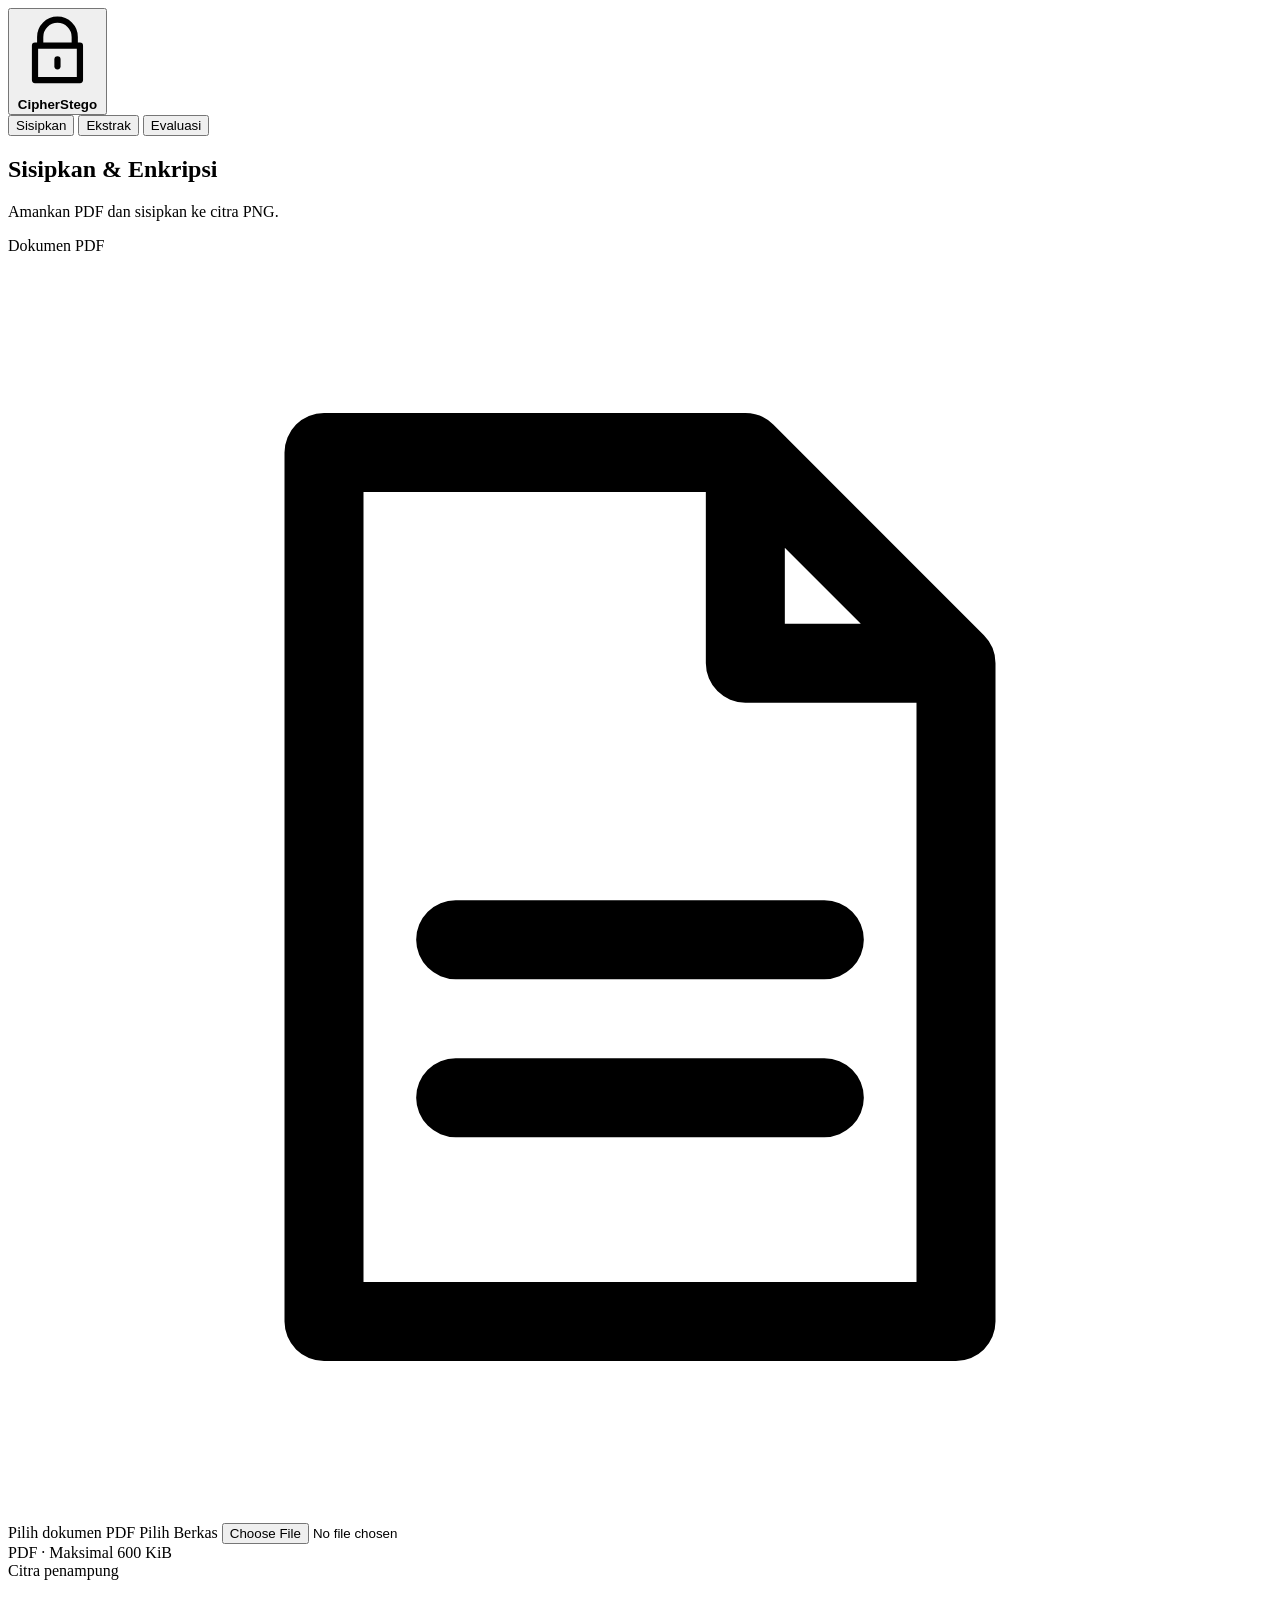
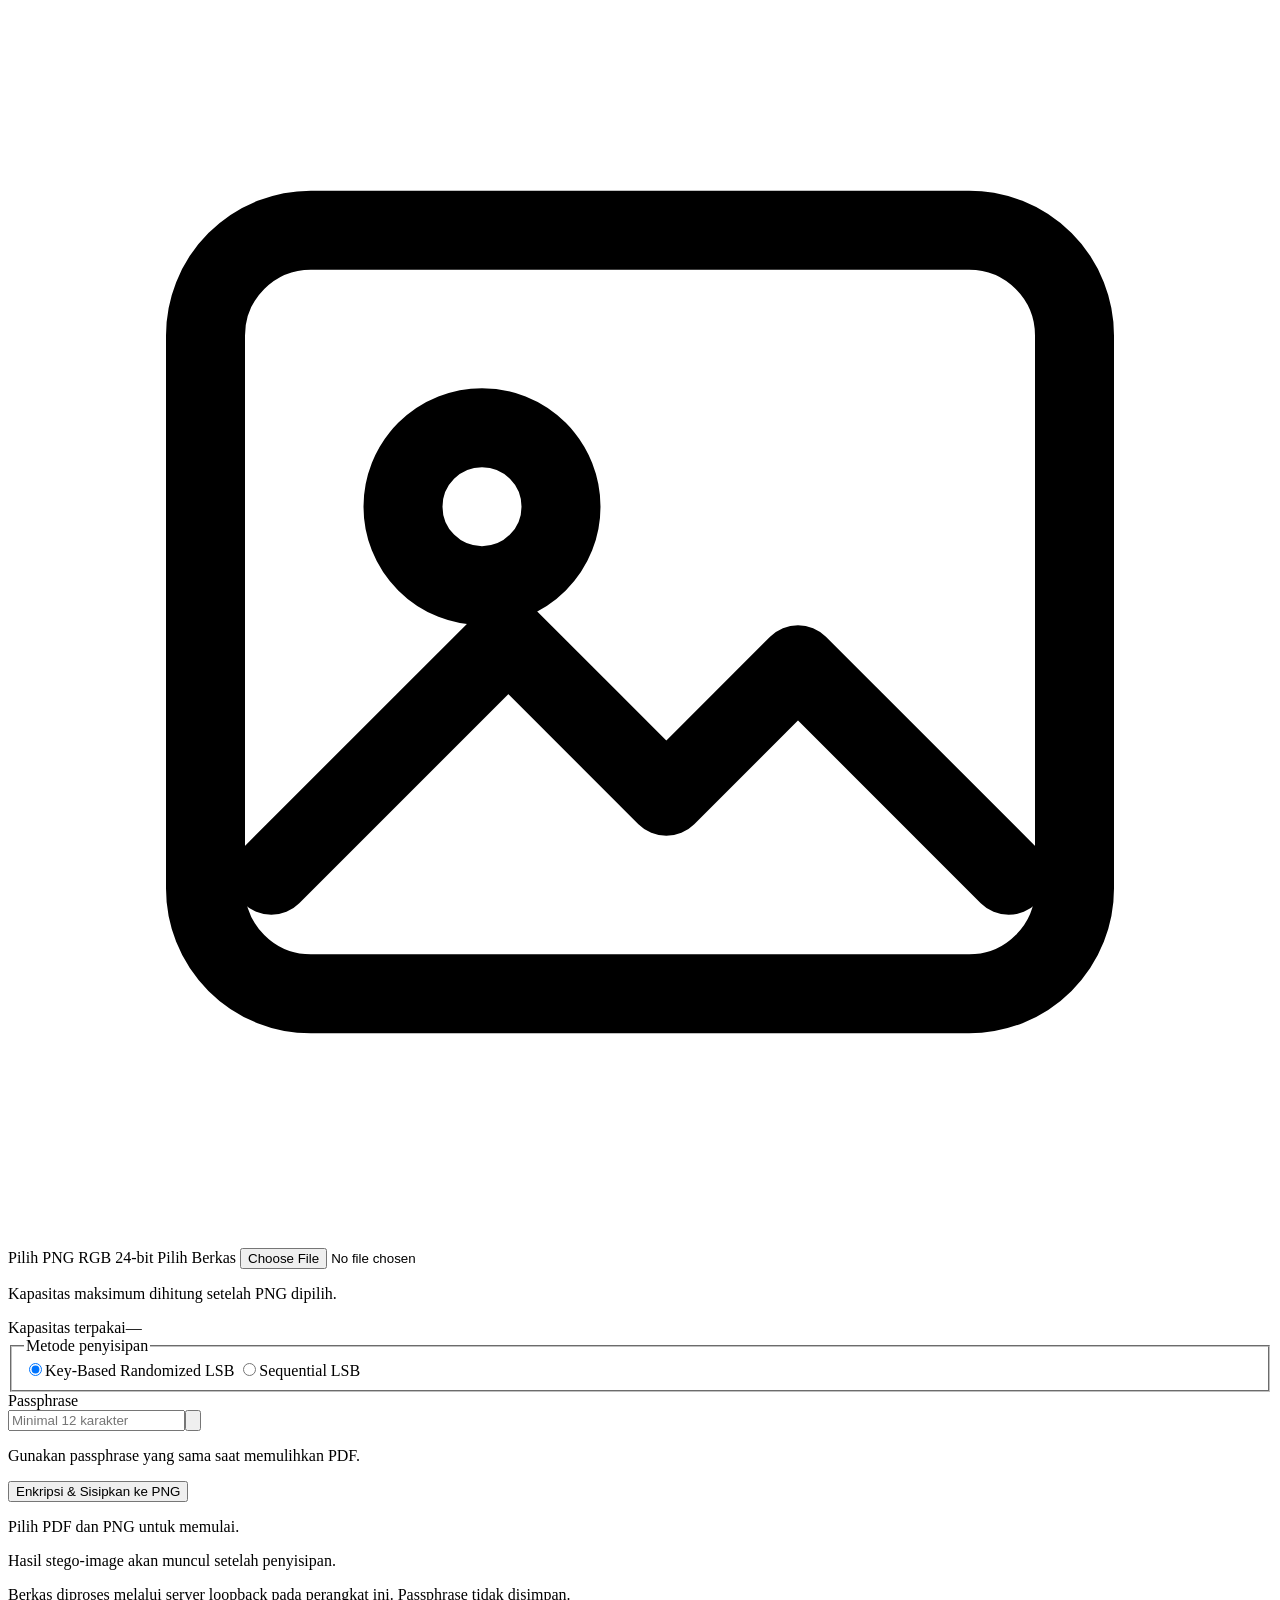
==== index.html @ 2e17c4cf "Versi awal sebelum redesign" ====
<!doctype html>
<html lang="id">
<head>
  <meta charset="utf-8">
  <meta name="viewport" content="width=device-width, initial-scale=1">
  <meta name="color-scheme" content="light">
  <title>CipherStego — Demo Lokal</title>
  <link rel="stylesheet" href="/styles.css">
  <script src="/app.js" defer></script>
</head>
<body>
  <header class="topbar">
    <button class="icon-button mobile-menu" id="menu-toggle" type="button" aria-label="Buka navigasi" aria-expanded="false" hidden></button>
    <button class="brand" id="brand-home" type="button" aria-label="Buka alur sisipkan dan enkripsi">
      <span class="brand-mark" aria-hidden="true"><svg viewBox="0 0 24 24" fill="none"><path d="M7 10V7.5a5 5 0 0 1 10 0V10M5.5 10h13v10h-13z" stroke="currentColor" stroke-width="1.8" stroke-linejoin="round"/><path d="M12 14v2" stroke="currentColor" stroke-width="1.8" stroke-linecap="round"/></svg></span>
      <span><strong>CipherStego</strong></span>
    </button>
    <nav class="main-nav" aria-label="Navigasi utama">
      <button type="button" class="nav-link active" data-view="embed" aria-current="page">Sisipkan</button>
      <button type="button" class="nav-link" data-view="extract">Ekstrak</button>
      <button type="button" class="nav-link" data-view="evaluate">Evaluasi</button>
    </nav>
    <span class="topbar-spacer" aria-hidden="true"></span>
  </header>

  <aside id="sidebar" hidden aria-hidden="true"></aside>

  <main class="workspace">
    <section class="view active" id="view-embed" aria-labelledby="embed-title">
      <div class="page-heading"><h1 id="embed-title">Sisipkan &amp; Enkripsi</h1><p>Amankan PDF dan sisipkan ke citra PNG.</p></div>
      <form class="panel form-panel" id="embed-form">
        <div class="file-group">
          <label class="field-label" for="embed-pdf">Dokumen PDF</label>
          <div class="file-row">
            <svg class="file-icon" viewBox="0 0 24 24" fill="none" aria-hidden="true"><path d="M6 3.75h8l4 4V20.25H6zM14 3.75v4h4M8.5 13h7M8.5 16h7" stroke="currentColor" stroke-width="1.5" stroke-linecap="round" stroke-linejoin="round"/></svg>
            <span class="file-name" id="embed-pdf-name">Pilih dokumen PDF</span>
            <label class="file-action" for="embed-pdf">Pilih Berkas</label>
            <input id="embed-pdf" type="file" accept="application/pdf,.pdf" required aria-label="Pilih dokumen PDF">
          </div>
          <span class="file-detail" id="embed-pdf-detail">PDF · Maksimal 600 KiB</span>
        </div>
        <div class="file-group cover-group">
          <label class="field-label" for="embed-cover">Citra penampung</label>
          <div class="file-row">
            <svg class="file-icon" viewBox="0 0 24 24" fill="none" aria-hidden="true"><rect x="3.75" y="4.75" width="16.5" height="14.5" rx="2" stroke="currentColor" stroke-width="1.5"/><circle cx="9" cy="10" r="1.5" stroke="currentColor" stroke-width="1.5"/><path d="m5 17 4.5-4.5 3 3 2.5-2.5 4 4" stroke="currentColor" stroke-width="1.5" stroke-linecap="round" stroke-linejoin="round"/></svg>
            <span class="file-name" id="embed-cover-name">Pilih PNG RGB 24-bit</span>
            <label class="file-action" for="embed-cover">Pilih Berkas</label>
            <input id="embed-cover" type="file" accept="image/png,.png" required aria-label="Pilih citra penampung PNG">
          </div>
          <div class="cover-preview" id="cover-preview-wrap" hidden><img id="cover-preview" alt="Pratinjau citra penampung"><span id="cover-dimensions"></span></div>
          <p class="field-help" id="capacity-help">Kapasitas maksimum dihitung setelah PNG dipilih.</p>
          <div class="capacity-track" aria-hidden="true"><span id="capacity-fill"></span></div>
          <div class="capacity-caption"><span>Kapasitas terpakai</span><span id="capacity-value">—</span></div>
        </div>

        <fieldset class="method-choice">
          <legend>Metode penyisipan</legend>
          <div class="method-options">
            <label class="method-option"><input type="radio" name="embed-mode" value="randomized" checked><span>Key-Based Randomized LSB</span></label>
            <label class="method-option"><input type="radio" name="embed-mode" value="sequential"><span>Sequential LSB</span></label>
          </div>
        </fieldset>

        <div class="pass-group">
          <label class="field-label" for="embed-pass">Passphrase</label>
          <div class="password-row"><input id="embed-pass" type="password" autocomplete="new-password" minlength="12" placeholder="Minimal 12 karakter" required><button class="eye-button" type="button" data-toggle-password="embed-pass" aria-label="Tampilkan passphrase" aria-pressed="false"><svg viewBox="0 0 24 24" fill="none" aria-hidden="true"><path d="M2.75 12s3.25-6 9.25-6 9.25 6 9.25 6-3.25 6-9.25 6-9.25-6-9.25-6Z" stroke="currentColor" stroke-width="1.6"/><circle cx="12" cy="12" r="2.5" stroke="currentColor" stroke-width="1.6"/></svg></button></div>
          <p class="field-help">Gunakan passphrase yang sama saat memulihkan PDF.</p>
        </div>
        <button class="button primary submit-button" type="submit" id="embed-submit">Enkripsi &amp; Sisipkan ke PNG</button>
        <p class="status" id="embed-status" role="status" aria-live="polite">Pilih PDF dan PNG untuk memulai.</p>
      </form>

      <section class="result-sheet" aria-labelledby="embed-result-title">
        <div id="embed-empty" class="inline-result"><span class="inline-result-dot" aria-hidden="true"></span><span id="embed-result-title">Hasil stego-image akan muncul setelah penyisipan.</span></div>
        <div id="embed-output" hidden>
          <div class="result-heading"><h2>Stego-PNG siap</h2><span class="result-meta" id="embed-fingerprint-note"></span></div>
          <img class="preview-image" id="stego-preview" alt="Pratinjau citra stego hasil penyisipan">
          <div class="header-breakdown" aria-label="Struktur header 32 byte"><div><strong>16 B</strong><span>Salt</span></div><div><strong>12 B</strong><span>Nonce</span></div><div><strong>4 B</strong><span>Length</span></div></div>
          <dl class="result-list" id="embed-metadata"></dl>
          <div class="actions"><button class="button primary" id="download-stego" type="button">Unduh stego-PNG</button><button class="button secondary" id="copy-embed-metadata" type="button">Salin metadata</button></div>
        </div>
      </section>
      <p class="footnote">Berkas diproses melalui server loopback pada perangkat ini. Passphrase tidak disimpan.</p>
    </section>

    <section class="view" id="view-extract" aria-labelledby="extract-title" hidden>
      <div class="page-heading"><h1 id="extract-title">Ekstrak &amp; Dekripsi</h1><p>Verifikasi tag AES-256-GCM sebelum PDF ditulis.</p></div>
      <form class="panel form-panel" id="extract-form">
        <div class="file-group">
          <label class="field-label" for="extract-stego">Stego-PNG</label>
          <div class="file-row">
            <svg class="file-icon" viewBox="0 0 24 24" fill="none" aria-hidden="true"><rect x="3.75" y="4.75" width="16.5" height="14.5" rx="2" stroke="currentColor" stroke-width="1.5"/><circle cx="9" cy="10" r="1.5" stroke="currentColor" stroke-width="1.5"/><path d="m5 17 4.5-4.5 3 3 2.5-2.5 4 4" stroke="currentColor" stroke-width="1.5" stroke-linecap="round" stroke-linejoin="round"/></svg>
            <span class="file-name" id="extract-stego-name">Pilih stego-PNG</span>
            <label class="file-action" for="extract-stego">Pilih Berkas</label>
            <input id="extract-stego" type="file" accept="image/png,.png" required aria-label="Pilih stego-PNG">
          </div>
          <div class="tamper-demo"><button class="text-link" id="generate-tamper" type="button">Simulasi Tamper: Ubah 1-bit Salt Header</button></div>
        </div>
        <fieldset class="method-choice">
          <legend>Metode penyisipan</legend>
          <div class="method-options">
            <label class="method-option"><input type="radio" name="extract-mode" value="randomized" checked><span>Key-Based Randomized LSB</span></label>
            <label class="method-option"><input type="radio" name="extract-mode" value="sequential"><span>Sequential LSB</span></label>
          </div>
        </fieldset>
        <div class="pass-group">
          <label class="field-label" for="extract-pass">Passphrase</label>
          <div class="password-row"><input id="extract-pass" type="password" autocomplete="current-password" placeholder="Masukkan passphrase" required><button class="eye-button" type="button" data-toggle-password="extract-pass" aria-label="Tampilkan passphrase" aria-pressed="false"><svg viewBox="0 0 24 24" fill="none" aria-hidden="true"><path d="M2.75 12s3.25-6 9.25-6 9.25 6 9.25 6-3.25 6-9.25 6-9.25-6-9.25-6Z" stroke="currentColor" stroke-width="1.6"/><circle cx="12" cy="12" r="2.5" stroke="currentColor" stroke-width="1.6"/></svg></button></div>
        </div>
        <button class="button primary submit-button" type="submit" id="extract-submit">Ekstrak &amp; Verifikasi PDF</button>
        <p class="status" id="extract-status" role="status" aria-live="polite">Siap memverifikasi tag AES-256-GCM sebelum menulis PDF.</p>
      </form>
      <section class="result-sheet" aria-labelledby="extract-result-title">
        <div class="inline-result" id="extract-empty"><span class="inline-result-dot" aria-hidden="true"></span><span id="extract-result-title">Siap memverifikasi tag AES-256-GCM sebelum menulis PDF.</span></div>
        <div class="rejection-banner" id="extract-rejection" role="alert" hidden></div>
        <div id="extract-output" hidden>
          <div class="success-banner" id="extract-success">Tag AES-GCM valid. PDF berhasil dipulihkan.</div>
          <dl class="result-list" id="extract-metadata"></dl>
          <div class="actions"><button class="button primary" id="download-pdf" type="button">Unduh PDF pulih</button><button class="button secondary" id="copy-extract-hash" type="button">Salin SHA-256 hasil</button></div>
        </div>
      </section>
      <p class="footnote">Tag valid menunjukkan data cocok dengan passphrase. Ini tidak membuktikan identitas pengirim.</p>
    </section>

    <section class="view" id="view-evaluate" aria-labelledby="evaluate-title" hidden>
      <div class="page-heading"><h1 id="evaluate-title">Evaluasi &amp; Benchmark</h1><p>Bandingkan dua metode pada pasangan berkas yang sama.</p></div>
      <form class="panel eval-config" id="evaluate-form">
        <div class="eval-summary"><div><strong>Satu PDF + satu cover PNG</strong><span>Evaluasi dua metode · satu pengujian</span></div><button class="button primary" type="submit" id="evaluate-submit">Jalankan Pengujian</button></div>
        <div class="eval-fields">
          <div class="file-group"><label class="field-label" for="eval-pdf">Dokumen PDF</label><div class="file-row"><svg class="file-icon" viewBox="0 0 24 24" fill="none" aria-hidden="true"><path d="M6 3.75h8l4 4V20.25H6zM14 3.75v4h4M8.5 13h7M8.5 16h7" stroke="currentColor" stroke-width="1.5" stroke-linecap="round" stroke-linejoin="round"/></svg><span class="file-name" id="eval-pdf-name">Pilih dokumen PDF</span><label class="file-action" for="eval-pdf">Pilih Berkas</label><input id="eval-pdf" type="file" accept="application/pdf,.pdf" required></div></div>
          <div class="file-group"><label class="field-label" for="eval-cover">Citra penampung PNG RGB</label><div class="file-row"><svg class="file-icon" viewBox="0 0 24 24" fill="none" aria-hidden="true"><rect x="3.75" y="4.75" width="16.5" height="14.5" rx="2" stroke="currentColor" stroke-width="1.5"/><circle cx="9" cy="10" r="1.5" stroke="currentColor" stroke-width="1.5"/><path d="m5 17 4.5-4.5 3 3 2.5-2.5 4 4" stroke="currentColor" stroke-width="1.5" stroke-linecap="round" stroke-linejoin="round"/></svg><span class="file-name" id="eval-cover-name">Pilih cover PNG</span><label class="file-action" for="eval-cover">Pilih Berkas</label><input id="eval-cover" type="file" accept="image/png,.png" required></div></div>
          <div class="eval-pass"><label class="field-label" for="eval-pass">Passphrase uji</label><input id="eval-pass" type="password" autocomplete="new-password" minlength="12" placeholder="Minimal 12 karakter" required></div>
        </div>
        <p class="field-help">Pengujian mengevaluasi satu pasangan berkas. PDF dibatasi 600 KiB.</p>
        <p class="status" id="evaluate-status" role="status" aria-live="polite">MSE, PSNR, dan SSIM akan tampil setelah pengujian.</p>
      </form>
      <section class="evaluation-results" id="evaluation-results" hidden aria-labelledby="evaluation-heading">
        <div class="result-heading"><div><h2 id="evaluation-heading">Hasil perbandingan</h2><p id="evaluation-subtitle"></p></div><button class="button secondary small-button" id="download-csv" type="button">Unduh CSV</button></div>
        <div class="metric-grid">
          <div class="metric-tile"><span>MSE</span><strong id="metric-mse">—</strong></div>
          <div class="metric-tile"><span>PSNR <small>target ≥ 40 dB</small></span><strong id="metric-psnr">—</strong></div>
          <div class="metric-tile"><span>SSIM <small>target ≥ 0,99</small></span><strong id="metric-ssim">—</strong></div>
        </div>
        <div class="table-wrap"><table><thead><tr><th>Metrik</th><th>Sequential LSB</th><th>Key-Based Randomized LSB</th><th>Catatan</th></tr></thead><tbody id="evaluation-table"></tbody></table></div>
        <p class="callout" id="evaluation-note"></p>
      </section>
      <p class="footnote">Chi-square dan RS Analysis adalah indikator eksploratif, bukan bukti bahwa pesan tidak dapat dideteksi.</p>
    </section>
  </main>
</body>
</html>
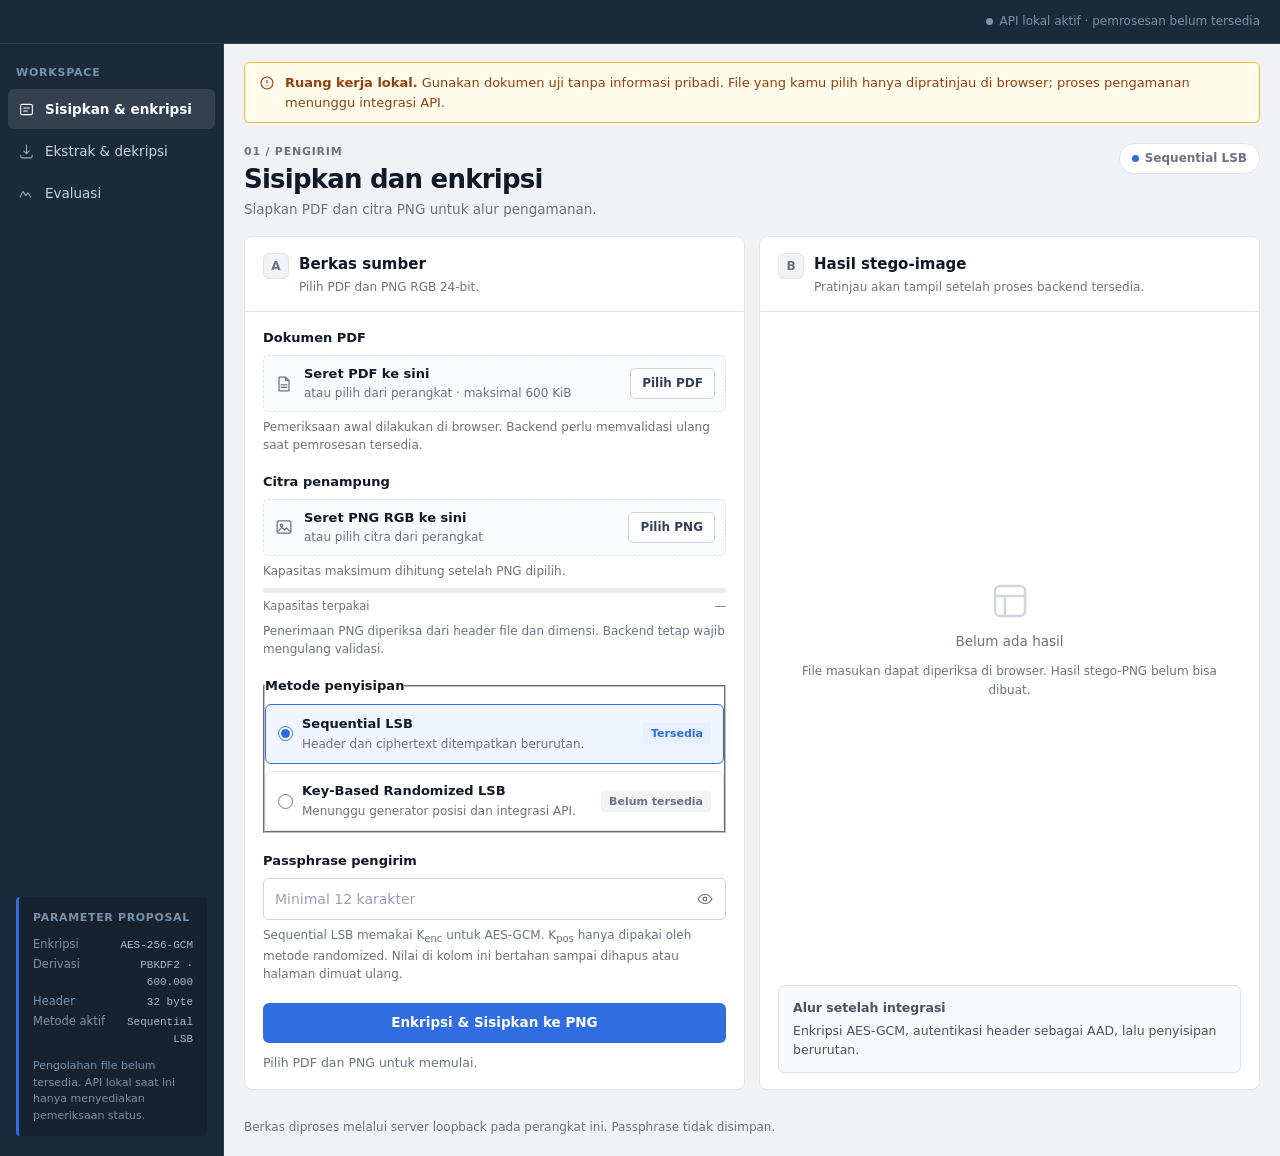
==== commit 6e3dd028: "Add base styles for application layout and components - Introduced a CSS file with a comprehensive s" ====
--- a/index.html
+++ b/index.html
@@ -9,143 +9,424 @@
   <script src="/app.js" defer></script>
 </head>
 <body>
-  <header class="topbar">
-    <button class="icon-button mobile-menu" id="menu-toggle" type="button" aria-label="Buka navigasi" aria-expanded="false" hidden></button>
-    <button class="brand" id="brand-home" type="button" aria-label="Buka alur sisipkan dan enkripsi">
-      <span class="brand-mark" aria-hidden="true"><svg viewBox="0 0 24 24" fill="none"><path d="M7 10V7.5a5 5 0 0 1 10 0V10M5.5 10h13v10h-13z" stroke="currentColor" stroke-width="1.8" stroke-linejoin="round"/><path d="M12 14v2" stroke="currentColor" stroke-width="1.8" stroke-linecap="round"/></svg></span>
-      <span><strong>CipherStego</strong></span>
-    </button>
-    <nav class="main-nav" aria-label="Navigasi utama">
-      <button type="button" class="nav-link active" data-view="embed" aria-current="page">Sisipkan</button>
-      <button type="button" class="nav-link" data-view="extract">Ekstrak</button>
-      <button type="button" class="nav-link" data-view="evaluate">Evaluasi</button>
-    </nav>
-    <span class="topbar-spacer" aria-hidden="true"></span>
-  </header>
-
-  <aside id="sidebar" hidden aria-hidden="true"></aside>
-
-  <main class="workspace">
-    <section class="view active" id="view-embed" aria-labelledby="embed-title">
-      <div class="page-heading"><h1 id="embed-title">Sisipkan &amp; Enkripsi</h1><p>Amankan PDF dan sisipkan ke citra PNG.</p></div>
-      <form class="panel form-panel" id="embed-form">
-        <div class="file-group">
-          <label class="field-label" for="embed-pdf">Dokumen PDF</label>
-          <div class="file-row">
-            <svg class="file-icon" viewBox="0 0 24 24" fill="none" aria-hidden="true"><path d="M6 3.75h8l4 4V20.25H6zM14 3.75v4h4M8.5 13h7M8.5 16h7" stroke="currentColor" stroke-width="1.5" stroke-linecap="round" stroke-linejoin="round"/></svg>
-            <span class="file-name" id="embed-pdf-name">Pilih dokumen PDF</span>
-            <label class="file-action" for="embed-pdf">Pilih Berkas</label>
-            <input id="embed-pdf" type="file" accept="application/pdf,.pdf" required aria-label="Pilih dokumen PDF">
-          </div>
-          <span class="file-detail" id="embed-pdf-detail">PDF · Maksimal 600 KiB</span>
-        </div>
-        <div class="file-group cover-group">
-          <label class="field-label" for="embed-cover">Citra penampung</label>
-          <div class="file-row">
-            <svg class="file-icon" viewBox="0 0 24 24" fill="none" aria-hidden="true"><rect x="3.75" y="4.75" width="16.5" height="14.5" rx="2" stroke="currentColor" stroke-width="1.5"/><circle cx="9" cy="10" r="1.5" stroke="currentColor" stroke-width="1.5"/><path d="m5 17 4.5-4.5 3 3 2.5-2.5 4 4" stroke="currentColor" stroke-width="1.5" stroke-linecap="round" stroke-linejoin="round"/></svg>
-            <span class="file-name" id="embed-cover-name">Pilih PNG RGB 24-bit</span>
-            <label class="file-action" for="embed-cover">Pilih Berkas</label>
-            <input id="embed-cover" type="file" accept="image/png,.png" required aria-label="Pilih citra penampung PNG">
-          </div>
-          <div class="cover-preview" id="cover-preview-wrap" hidden><img id="cover-preview" alt="Pratinjau citra penampung"><span id="cover-dimensions"></span></div>
-          <p class="field-help" id="capacity-help">Kapasitas maksimum dihitung setelah PNG dipilih.</p>
-          <div class="capacity-track" aria-hidden="true"><span id="capacity-fill"></span></div>
-          <div class="capacity-caption"><span>Kapasitas terpakai</span><span id="capacity-value">—</span></div>
-        </div>
-
-        <fieldset class="method-choice">
-          <legend>Metode penyisipan</legend>
-          <div class="method-options">
-            <label class="method-option"><input type="radio" name="embed-mode" value="randomized" checked><span>Key-Based Randomized LSB</span></label>
-            <label class="method-option"><input type="radio" name="embed-mode" value="sequential"><span>Sequential LSB</span></label>
-          </div>
-        </fieldset>
-
-        <div class="pass-group">
-          <label class="field-label" for="embed-pass">Passphrase</label>
-          <div class="password-row"><input id="embed-pass" type="password" autocomplete="new-password" minlength="12" placeholder="Minimal 12 karakter" required><button class="eye-button" type="button" data-toggle-password="embed-pass" aria-label="Tampilkan passphrase" aria-pressed="false"><svg viewBox="0 0 24 24" fill="none" aria-hidden="true"><path d="M2.75 12s3.25-6 9.25-6 9.25 6 9.25 6-3.25 6-9.25 6-9.25-6-9.25-6Z" stroke="currentColor" stroke-width="1.6"/><circle cx="12" cy="12" r="2.5" stroke="currentColor" stroke-width="1.6"/></svg></button></div>
-          <p class="field-help">Gunakan passphrase yang sama saat memulihkan PDF.</p>
-        </div>
-        <button class="button primary submit-button" type="submit" id="embed-submit">Enkripsi &amp; Sisipkan ke PNG</button>
-        <p class="status" id="embed-status" role="status" aria-live="polite">Pilih PDF dan PNG untuk memulai.</p>
-      </form>
-
-      <section class="result-sheet" aria-labelledby="embed-result-title">
-        <div id="embed-empty" class="inline-result"><span class="inline-result-dot" aria-hidden="true"></span><span id="embed-result-title">Hasil stego-image akan muncul setelah penyisipan.</span></div>
-        <div id="embed-output" hidden>
-          <div class="result-heading"><h2>Stego-PNG siap</h2><span class="result-meta" id="embed-fingerprint-note"></span></div>
-          <img class="preview-image" id="stego-preview" alt="Pratinjau citra stego hasil penyisipan">
-          <div class="header-breakdown" aria-label="Struktur header 32 byte"><div><strong>16 B</strong><span>Salt</span></div><div><strong>12 B</strong><span>Nonce</span></div><div><strong>4 B</strong><span>Length</span></div></div>
-          <dl class="result-list" id="embed-metadata"></dl>
-          <div class="actions"><button class="button primary" id="download-stego" type="button">Unduh stego-PNG</button><button class="button secondary" id="copy-embed-metadata" type="button">Salin metadata</button></div>
-        </div>
+  <div class="app-shell">
+
+    <!-- ── Topbar ───────────────────────────────────────────── -->
+    <header class="topbar">
+      <div class="api-status" id="api-status">
+        <span class="api-status-dot offline" id="api-dot"></span>
+        <span id="api-status-text">API lokal aktif · pemrosesan belum tersedia</span>
+      </div>
+    </header>
+
+    <!-- ── Sidebar ──────────────────────────────────────────── -->
+    <aside class="sidebar" id="sidebar">
+      <span class="sidebar-section-label">Workspace</span>
+      <nav class="sidebar-nav" aria-label="Navigasi utama">
+        <button type="button" class="sidebar-link active" data-view="embed" aria-current="page">
+          <svg viewBox="0 0 24 24" fill="none" aria-hidden="true">
+            <rect x="3.75" y="4.75" width="16.5" height="14.5" rx="2" stroke="currentColor" stroke-width="1.5"/>
+            <path d="M8 10h8M8 14h5" stroke="currentColor" stroke-width="1.5" stroke-linecap="round"/>
+          </svg>
+          Sisipkan &amp; enkripsi
+        </button>
+        <button type="button" class="sidebar-link" data-view="extract">
+          <svg viewBox="0 0 24 24" fill="none" aria-hidden="true">
+            <path d="M12 3v12m0 0-4-4m4 4 4-4M4 17v2a2 2 0 0 0 2 2h12a2 2 0 0 0 2-2v-2" stroke="currentColor" stroke-width="1.5" stroke-linecap="round" stroke-linejoin="round"/>
+          </svg>
+          Ekstrak &amp; dekripsi
+        </button>
+        <button type="button" class="sidebar-link" data-view="evaluate">
+          <svg viewBox="0 0 24 24" fill="none" aria-hidden="true">
+            <path d="M3 17l4-8 4 6 3-4 4 6" stroke="currentColor" stroke-width="1.5" stroke-linecap="round" stroke-linejoin="round"/>
+          </svg>
+          Evaluasi
+        </button>
+      </nav>
+
+      <!-- Parameter proposal panel -->
+      <div class="sidebar-params">
+        <div class="param-card">
+          <span class="param-card-title">Parameter proposal</span>
+          <div class="param-row">
+            <span class="param-label">Enkripsi</span>
+            <span class="param-value">AES-256-GCM</span>
+            <span class="param-label">Derivasi</span>
+            <span class="param-value">PBKDF2 · 600.000</span>
+            <span class="param-label">Header</span>
+            <span class="param-value">32 byte</span>
+            <span class="param-label">Metode aktif</span>
+            <span class="param-value" id="active-method-label">Sequential LSB</span>
+          </div>
+          <p class="param-note">Pengolahan file belum tersedia. API lokal saat ini hanya menyediakan pemeriksaan status.</p>
+        </div>
+      </div>
+    </aside>
+
+    <!-- ── Main content ─────────────────────────────────────── -->
+    <main class="main-content" id="main-content">
+
+      <!-- ═══ VIEW: Sisipkan & Enkripsi ═══ -->
+      <section class="view active" id="view-embed" aria-labelledby="embed-title">
+
+        <div class="alert-banner" role="note">
+          <svg viewBox="0 0 24 24" fill="none" aria-hidden="true">
+            <circle cx="12" cy="12" r="9" stroke="currentColor" stroke-width="1.6"/>
+            <path d="M12 8v4M12 16h.01" stroke="currentColor" stroke-width="1.6" stroke-linecap="round"/>
+          </svg>
+          <span><strong>Ruang kerja lokal.</strong> Gunakan dokumen uji tanpa informasi pribadi. File yang kamu pilih hanya dipratinjau di browser; proses pengamanan menunggu integrasi API.</span>
+        </div>
+
+        <div class="page-heading">
+          <div class="page-heading-row">
+            <div>
+              <span class="page-subtext">01 / Pengirim</span>
+              <h1 id="embed-title">Sisipkan dan enkripsi</h1>
+              <p>Siapkan PDF dan citra PNG untuk alur pengamanan.</p>
+            </div>
+            <div class="method-badge">
+              <span class="method-badge-dot"></span>
+              <span id="embed-method-badge">Sequential LSB</span>
+            </div>
+          </div>
+        </div>
+
+        <div class="workbench">
+          <!-- Panel A: Berkas sumber -->
+          <div class="panel" id="embed-panel-a">
+            <div class="panel-header">
+              <span class="panel-badge">A</span>
+              <div>
+                <div class="panel-title">Berkas sumber</div>
+                <div class="panel-subtitle">Pilih PDF dan PNG RGB 24-bit.</div>
+              </div>
+            </div>
+            <div class="panel-body">
+              <form id="embed-form" novalidate>
+
+                <div class="field-group">
+                  <label class="field-label" for="embed-pdf">Dokumen PDF</label>
+                  <div class="file-drop" id="embed-pdf-drop">
+                    <svg class="file-type-icon" viewBox="0 0 24 24" fill="none" aria-hidden="true">
+                      <path d="M6 3.75h8l4 4V20.25H6zM14 3.75v4h4M8.5 13h7M8.5 16h7" stroke="currentColor" stroke-width="1.5" stroke-linecap="round" stroke-linejoin="round"/>
+                    </svg>
+                    <div class="file-drop-text">
+                      <span class="file-drop-primary" id="embed-pdf-name">Seret PDF ke sini</span>
+                      <span class="file-drop-secondary">atau pilih dari perangkat · maksimal 600 KiB</span>
+                    </div>
+                    <span class="file-pick-btn" aria-hidden="true">Pilih PDF</span>
+                    <input id="embed-pdf" type="file" accept="application/pdf,.pdf" required aria-label="Pilih dokumen PDF">
+                  </div>
+                  <p class="field-help">Pemeriksaan awal dilakukan di browser. Backend perlu memvalidasi ulang saat pemrosesan tersedia.</p>
+                </div>
+
+                <div class="field-group">
+                  <label class="field-label" for="embed-cover">Citra penampung</label>
+                  <div class="file-drop" id="embed-cover-drop">
+                    <svg class="file-type-icon" viewBox="0 0 24 24" fill="none" aria-hidden="true">
+                      <rect x="3.75" y="4.75" width="16.5" height="14.5" rx="2" stroke="currentColor" stroke-width="1.5"/>
+                      <circle cx="9" cy="10" r="1.5" stroke="currentColor" stroke-width="1.5"/>
+                      <path d="m5 17 4.5-4.5 3 3 2.5-2.5 4 4" stroke="currentColor" stroke-width="1.5" stroke-linecap="round" stroke-linejoin="round"/>
+                    </svg>
+                    <div class="file-drop-text">
+                      <span class="file-drop-primary" id="embed-cover-name">Seret PNG RGB ke sini</span>
+                      <span class="file-drop-secondary">atau pilih citra dari perangkat</span>
+                    </div>
+                    <span class="file-pick-btn" aria-hidden="true">Pilih PNG</span>
+                    <input id="embed-cover" type="file" accept="image/png,.png" required aria-label="Pilih citra penampung PNG">
+                  </div>
+                  <div class="cover-preview" id="cover-preview-wrap" hidden>
+                    <img id="cover-preview" alt="Pratinjau citra penampung">
+                    <span id="cover-dimensions"></span>
+                  </div>
+                  <p class="field-help" id="capacity-help">Kapasitas maksimum dihitung setelah PNG dipilih.</p>
+                  <div class="capacity-bar-wrap" aria-hidden="true">
+                    <div class="capacity-bar-track"><span class="capacity-bar-fill" id="capacity-fill"></span></div>
+                    <div class="capacity-bar-label"><span>Kapasitas terpakai</span><span id="capacity-value">—</span></div>
+                  </div>
+                  <p class="field-help">Penerimaan PNG diperiksa dari header file dan dimensi. Backend tetap wajib mengulang validasi.</p>
+                </div>
+
+                <fieldset class="method-group">
+                  <legend class="method-group-label">Metode penyisipan</legend>
+                  <div class="method-options">
+                    <label class="method-option">
+                      <input type="radio" name="embed-mode" value="sequential" checked>
+                      <span>
+                        <span class="method-option-name">Sequential LSB</span>
+                        <br><span style="font-size:12px;color:var(--muted)">Header dan ciphertext ditempatkan berurutan.</span>
+                      </span>
+                      <span class="method-badge-pill">Tersedia</span>
+                    </label>
+                    <label class="method-option">
+                      <input type="radio" name="embed-mode" value="randomized">
+                      <span>
+                        <span class="method-option-name">Key-Based Randomized LSB</span>
+                        <br><span style="font-size:12px;color:var(--muted)">Menunggu generator posisi dan integrasi API.</span>
+                      </span>
+                      <span class="method-badge-pill unavailable">Belum tersedia</span>
+                    </label>
+                  </div>
+                </fieldset>
+
+                <div class="field-group pass-group">
+                  <label class="field-label" for="embed-pass">Passphrase pengirim</label>
+                  <div class="password-wrap">
+                    <input id="embed-pass" type="password" autocomplete="new-password" minlength="12" placeholder="Minimal 12 karakter" required>
+                    <button class="eye-btn" type="button" data-toggle-password="embed-pass" aria-label="Tampilkan passphrase" aria-pressed="false">
+                      <svg viewBox="0 0 24 24" fill="none" aria-hidden="true"><path d="M2.75 12s3.25-6 9.25-6 9.25 6 9.25 6-3.25 6-9.25 6-9.25-6-9.25-6Z" stroke="currentColor" stroke-width="1.6"/><circle cx="12" cy="12" r="2.5" stroke="currentColor" stroke-width="1.6"/></svg>
+                    </button>
+                  </div>
+                  <p class="field-help">Sequential LSB memakai K<sub>enc</sub> untuk AES-GCM. K<sub>pos</sub> hanya dipakai oleh metode randomized. Nilai di kolom ini bertahan sampai dihapus atau halaman dimuat ulang.</p>
+                </div>
+
+                <button class="btn primary btn-full" type="submit" id="embed-submit">Enkripsi &amp; Sisipkan ke PNG</button>
+                <p class="status-line" id="embed-status" role="status" aria-live="polite">Pilih PDF dan PNG untuk memulai.</p>
+              </form>
+            </div>
+          </div>
+
+          <!-- Panel B: Hasil stego-image -->
+          <div class="panel" id="embed-panel-b">
+            <div class="panel-header">
+              <span class="panel-badge">B</span>
+              <div>
+                <div class="panel-title">Hasil stego-image</div>
+                <div class="panel-subtitle">Pratinjau akan tampil setelah proses backend tersedia.</div>
+              </div>
+            </div>
+
+            <!-- Empty state -->
+            <div class="result-placeholder" id="embed-empty">
+              <svg viewBox="0 0 24 24" fill="none" aria-hidden="true">
+                <rect x="3" y="3" width="18" height="18" rx="3" stroke="currentColor" stroke-width="1.5"/>
+                <path d="M3 9h18M9 21V9" stroke="currentColor" stroke-width="1.5"/>
+              </svg>
+              <p>Belum ada hasil</p>
+              <p style="font-size:12px">File masukan dapat diperiksa di browser. Hasil stego-PNG belum bisa dibuat.</p>
+            </div>
+
+            <!-- Result state (shown after embed) -->
+            <div id="embed-output" hidden>
+              <div class="result-sheet">
+                <div class="result-heading">
+                  <h2>Stego-PNG siap</h2>
+                  <span style="color:var(--muted);font-size:12px" id="embed-fingerprint-note"></span>
+                </div>
+                <img class="preview-image" id="stego-preview" alt="Pratinjau citra stego hasil penyisipan">
+                <div class="header-breakdown" aria-label="Struktur header 32 byte">
+                  <div><strong>16 B</strong><span>Salt</span></div>
+                  <div><strong>12 B</strong><span>Nonce</span></div>
+                  <div><strong>4 B</strong><span>Length</span></div>
+                </div>
+                <dl class="result-list" id="embed-metadata"></dl>
+                <div class="result-actions">
+                  <button class="btn primary" id="download-stego" type="button">Unduh stego-PNG</button>
+                  <button class="btn secondary" id="copy-embed-metadata" type="button">Salin metadata</button>
+                </div>
+              </div>
+            </div>
+
+            <!-- Info box -->
+            <div class="info-box">
+              <div class="info-box-title">Alur setelah integrasi</div>
+              Enkripsi AES-GCM, autentikasi header sebagai AAD, lalu penyisipan berurutan.
+            </div>
+          </div>
+        </div>
+
+        <p class="footnote">Berkas diproses melalui server loopback pada perangkat ini. Passphrase tidak disimpan.</p>
       </section>
-      <p class="footnote">Berkas diproses melalui server loopback pada perangkat ini. Passphrase tidak disimpan.</p>
-    </section>
-
-    <section class="view" id="view-extract" aria-labelledby="extract-title" hidden>
-      <div class="page-heading"><h1 id="extract-title">Ekstrak &amp; Dekripsi</h1><p>Verifikasi tag AES-256-GCM sebelum PDF ditulis.</p></div>
-      <form class="panel form-panel" id="extract-form">
-        <div class="file-group">
-          <label class="field-label" for="extract-stego">Stego-PNG</label>
-          <div class="file-row">
-            <svg class="file-icon" viewBox="0 0 24 24" fill="none" aria-hidden="true"><rect x="3.75" y="4.75" width="16.5" height="14.5" rx="2" stroke="currentColor" stroke-width="1.5"/><circle cx="9" cy="10" r="1.5" stroke="currentColor" stroke-width="1.5"/><path d="m5 17 4.5-4.5 3 3 2.5-2.5 4 4" stroke="currentColor" stroke-width="1.5" stroke-linecap="round" stroke-linejoin="round"/></svg>
-            <span class="file-name" id="extract-stego-name">Pilih stego-PNG</span>
-            <label class="file-action" for="extract-stego">Pilih Berkas</label>
-            <input id="extract-stego" type="file" accept="image/png,.png" required aria-label="Pilih stego-PNG">
-          </div>
-          <div class="tamper-demo"><button class="text-link" id="generate-tamper" type="button">Simulasi Tamper: Ubah 1-bit Salt Header</button></div>
-        </div>
-        <fieldset class="method-choice">
-          <legend>Metode penyisipan</legend>
-          <div class="method-options">
-            <label class="method-option"><input type="radio" name="extract-mode" value="randomized" checked><span>Key-Based Randomized LSB</span></label>
-            <label class="method-option"><input type="radio" name="extract-mode" value="sequential"><span>Sequential LSB</span></label>
-          </div>
-        </fieldset>
-        <div class="pass-group">
-          <label class="field-label" for="extract-pass">Passphrase</label>
-          <div class="password-row"><input id="extract-pass" type="password" autocomplete="current-password" placeholder="Masukkan passphrase" required><button class="eye-button" type="button" data-toggle-password="extract-pass" aria-label="Tampilkan passphrase" aria-pressed="false"><svg viewBox="0 0 24 24" fill="none" aria-hidden="true"><path d="M2.75 12s3.25-6 9.25-6 9.25 6 9.25 6-3.25 6-9.25 6-9.25-6-9.25-6Z" stroke="currentColor" stroke-width="1.6"/><circle cx="12" cy="12" r="2.5" stroke="currentColor" stroke-width="1.6"/></svg></button></div>
-        </div>
-        <button class="button primary submit-button" type="submit" id="extract-submit">Ekstrak &amp; Verifikasi PDF</button>
-        <p class="status" id="extract-status" role="status" aria-live="polite">Siap memverifikasi tag AES-256-GCM sebelum menulis PDF.</p>
-      </form>
-      <section class="result-sheet" aria-labelledby="extract-result-title">
-        <div class="inline-result" id="extract-empty"><span class="inline-result-dot" aria-hidden="true"></span><span id="extract-result-title">Siap memverifikasi tag AES-256-GCM sebelum menulis PDF.</span></div>
-        <div class="rejection-banner" id="extract-rejection" role="alert" hidden></div>
-        <div id="extract-output" hidden>
-          <div class="success-banner" id="extract-success">Tag AES-GCM valid. PDF berhasil dipulihkan.</div>
-          <dl class="result-list" id="extract-metadata"></dl>
-          <div class="actions"><button class="button primary" id="download-pdf" type="button">Unduh PDF pulih</button><button class="button secondary" id="copy-extract-hash" type="button">Salin SHA-256 hasil</button></div>
-        </div>
+
+      <!-- ═══ VIEW: Ekstrak & Dekripsi ═══ -->
+      <section class="view" id="view-extract" aria-labelledby="extract-title" hidden>
+        <div class="page-heading">
+          <span class="page-subtext">02 / Penerima</span>
+          <h1 id="extract-title">Ekstrak &amp; Dekripsi</h1>
+          <p>Verifikasi tag AES-256-GCM sebelum PDF ditulis.</p>
+        </div>
+
+        <div class="workbench">
+          <div class="panel">
+            <div class="panel-header">
+              <span class="panel-badge">A</span>
+              <div>
+                <div class="panel-title">Stego-image input</div>
+                <div class="panel-subtitle">Pilih PNG hasil penyisipan.</div>
+              </div>
+            </div>
+            <div class="panel-body">
+              <form id="extract-form" novalidate>
+                <div class="field-group">
+                  <label class="field-label" for="extract-stego">Stego-PNG</label>
+                  <div class="file-drop">
+                    <svg class="file-type-icon" viewBox="0 0 24 24" fill="none" aria-hidden="true">
+                      <rect x="3.75" y="4.75" width="16.5" height="14.5" rx="2" stroke="currentColor" stroke-width="1.5"/>
+                      <circle cx="9" cy="10" r="1.5" stroke="currentColor" stroke-width="1.5"/>
+                      <path d="m5 17 4.5-4.5 3 3 2.5-2.5 4 4" stroke="currentColor" stroke-width="1.5" stroke-linecap="round" stroke-linejoin="round"/>
+                    </svg>
+                    <div class="file-drop-text">
+                      <span class="file-drop-primary" id="extract-stego-name">Pilih stego-PNG</span>
+                      <span class="file-drop-secondary">PNG hasil enkripsi &amp; penyisipan</span>
+                    </div>
+                    <span class="file-pick-btn" aria-hidden="true">Pilih Berkas</span>
+                    <input id="extract-stego" type="file" accept="image/png,.png" required aria-label="Pilih stego-PNG">
+                  </div>
+                  <div class="tamper-wrap">
+                    <button class="text-link" id="generate-tamper" type="button">Simulasi Tamper: Ubah 1-bit Salt Header</button>
+                  </div>
+                </div>
+
+                <fieldset class="method-group">
+                  <legend class="method-group-label">Metode penyisipan</legend>
+                  <div class="method-options">
+                    <label class="method-option">
+                      <input type="radio" name="extract-mode" value="sequential" checked>
+                      <span class="method-option-name">Sequential LSB</span>
+                      <span class="method-badge-pill">Tersedia</span>
+                    </label>
+                    <label class="method-option">
+                      <input type="radio" name="extract-mode" value="randomized">
+                      <span class="method-option-name">Key-Based Randomized LSB</span>
+                      <span class="method-badge-pill unavailable">Belum tersedia</span>
+                    </label>
+                  </div>
+                </fieldset>
+
+                <div class="field-group pass-group">
+                  <label class="field-label" for="extract-pass">Passphrase</label>
+                  <div class="password-wrap">
+                    <input id="extract-pass" type="password" autocomplete="current-password" placeholder="Masukkan passphrase" required>
+                    <button class="eye-btn" type="button" data-toggle-password="extract-pass" aria-label="Tampilkan passphrase" aria-pressed="false">
+                      <svg viewBox="0 0 24 24" fill="none" aria-hidden="true"><path d="M2.75 12s3.25-6 9.25-6 9.25 6 9.25 6-3.25 6-9.25 6-9.25-6-9.25-6Z" stroke="currentColor" stroke-width="1.6"/><circle cx="12" cy="12" r="2.5" stroke="currentColor" stroke-width="1.6"/></svg>
+                    </button>
+                  </div>
+                </div>
+
+                <button class="btn primary btn-full" type="submit" id="extract-submit">Ekstrak &amp; Verifikasi PDF</button>
+                <p class="status-line" id="extract-status" role="status" aria-live="polite">Siap memverifikasi tag AES-256-GCM sebelum menulis PDF.</p>
+              </form>
+            </div>
+          </div>
+
+          <div class="panel">
+            <div class="panel-header">
+              <span class="panel-badge">B</span>
+              <div>
+                <div class="panel-title">Hasil verifikasi</div>
+                <div class="panel-subtitle">Tag GCM dan PDF yang dipulihkan.</div>
+              </div>
+            </div>
+            <div id="extract-empty" class="result-placeholder">
+              <svg viewBox="0 0 24 24" fill="none" aria-hidden="true">
+                <path d="M9 12l2 2 4-4" stroke="currentColor" stroke-width="1.5" stroke-linecap="round" stroke-linejoin="round"/>
+                <circle cx="12" cy="12" r="9" stroke="currentColor" stroke-width="1.5"/>
+              </svg>
+              <p>Siap memverifikasi tag AES-256-GCM sebelum menulis PDF.</p>
+            </div>
+            <div id="extract-rejection" class="banner err" role="alert" hidden></div>
+            <div id="extract-output" hidden>
+              <div class="result-sheet">
+                <div class="banner ok" id="extract-success">Tag AES-GCM valid. PDF berhasil dipulihkan.</div>
+                <dl class="result-list" id="extract-metadata"></dl>
+                <div class="result-actions">
+                  <button class="btn primary" id="download-pdf" type="button">Unduh PDF pulih</button>
+                  <button class="btn secondary" id="copy-extract-hash" type="button">Salin SHA-256 hasil</button>
+                </div>
+              </div>
+            </div>
+          </div>
+        </div>
+
+        <p class="footnote">Tag valid menunjukkan data cocok dengan passphrase. Ini tidak membuktikan identitas pengirim.</p>
       </section>
-      <p class="footnote">Tag valid menunjukkan data cocok dengan passphrase. Ini tidak membuktikan identitas pengirim.</p>
-    </section>
-
-    <section class="view" id="view-evaluate" aria-labelledby="evaluate-title" hidden>
-      <div class="page-heading"><h1 id="evaluate-title">Evaluasi &amp; Benchmark</h1><p>Bandingkan dua metode pada pasangan berkas yang sama.</p></div>
-      <form class="panel eval-config" id="evaluate-form">
-        <div class="eval-summary"><div><strong>Satu PDF + satu cover PNG</strong><span>Evaluasi dua metode · satu pengujian</span></div><button class="button primary" type="submit" id="evaluate-submit">Jalankan Pengujian</button></div>
-        <div class="eval-fields">
-          <div class="file-group"><label class="field-label" for="eval-pdf">Dokumen PDF</label><div class="file-row"><svg class="file-icon" viewBox="0 0 24 24" fill="none" aria-hidden="true"><path d="M6 3.75h8l4 4V20.25H6zM14 3.75v4h4M8.5 13h7M8.5 16h7" stroke="currentColor" stroke-width="1.5" stroke-linecap="round" stroke-linejoin="round"/></svg><span class="file-name" id="eval-pdf-name">Pilih dokumen PDF</span><label class="file-action" for="eval-pdf">Pilih Berkas</label><input id="eval-pdf" type="file" accept="application/pdf,.pdf" required></div></div>
-          <div class="file-group"><label class="field-label" for="eval-cover">Citra penampung PNG RGB</label><div class="file-row"><svg class="file-icon" viewBox="0 0 24 24" fill="none" aria-hidden="true"><rect x="3.75" y="4.75" width="16.5" height="14.5" rx="2" stroke="currentColor" stroke-width="1.5"/><circle cx="9" cy="10" r="1.5" stroke="currentColor" stroke-width="1.5"/><path d="m5 17 4.5-4.5 3 3 2.5-2.5 4 4" stroke="currentColor" stroke-width="1.5" stroke-linecap="round" stroke-linejoin="round"/></svg><span class="file-name" id="eval-cover-name">Pilih cover PNG</span><label class="file-action" for="eval-cover">Pilih Berkas</label><input id="eval-cover" type="file" accept="image/png,.png" required></div></div>
-          <div class="eval-pass"><label class="field-label" for="eval-pass">Passphrase uji</label><input id="eval-pass" type="password" autocomplete="new-password" minlength="12" placeholder="Minimal 12 karakter" required></div>
-        </div>
-        <p class="field-help">Pengujian mengevaluasi satu pasangan berkas. PDF dibatasi 600 KiB.</p>
-        <p class="status" id="evaluate-status" role="status" aria-live="polite">MSE, PSNR, dan SSIM akan tampil setelah pengujian.</p>
-      </form>
-      <section class="evaluation-results" id="evaluation-results" hidden aria-labelledby="evaluation-heading">
-        <div class="result-heading"><div><h2 id="evaluation-heading">Hasil perbandingan</h2><p id="evaluation-subtitle"></p></div><button class="button secondary small-button" id="download-csv" type="button">Unduh CSV</button></div>
-        <div class="metric-grid">
-          <div class="metric-tile"><span>MSE</span><strong id="metric-mse">—</strong></div>
-          <div class="metric-tile"><span>PSNR <small>target ≥ 40 dB</small></span><strong id="metric-psnr">—</strong></div>
-          <div class="metric-tile"><span>SSIM <small>target ≥ 0,99</small></span><strong id="metric-ssim">—</strong></div>
-        </div>
-        <div class="table-wrap"><table><thead><tr><th>Metrik</th><th>Sequential LSB</th><th>Key-Based Randomized LSB</th><th>Catatan</th></tr></thead><tbody id="evaluation-table"></tbody></table></div>
-        <p class="callout" id="evaluation-note"></p>
+
+      <!-- ═══ VIEW: Evaluasi & Benchmark ═══ -->
+      <section class="view" id="view-evaluate" aria-labelledby="evaluate-title" hidden>
+        <div class="page-heading">
+          <span class="page-subtext">03 / Analisis</span>
+          <h1 id="evaluate-title">Evaluasi &amp; Benchmark</h1>
+          <p>Bandingkan dua metode pada pasangan berkas yang sama.</p>
+        </div>
+
+        <div class="eval-layout">
+          <div class="eval-panel">
+            <div class="eval-header">
+              <div>
+                <h2>Satu PDF + satu cover PNG</h2>
+                <span style="color:var(--muted);font-size:13px">Evaluasi dua metode · satu pengujian</span>
+              </div>
+              <button class="btn primary" type="submit" form="evaluate-form" id="evaluate-submit">Jalankan Pengujian</button>
+            </div>
+            <form id="evaluate-form" novalidate>
+              <div class="eval-fields">
+                <div class="field-group">
+                  <label class="field-label" for="eval-pdf">Dokumen PDF</label>
+                  <div class="file-drop">
+                    <svg class="file-type-icon" viewBox="0 0 24 24" fill="none" aria-hidden="true">
+                      <path d="M6 3.75h8l4 4V20.25H6zM14 3.75v4h4M8.5 13h7M8.5 16h7" stroke="currentColor" stroke-width="1.5" stroke-linecap="round" stroke-linejoin="round"/>
+                    </svg>
+                    <div class="file-drop-text">
+                      <span class="file-drop-primary" id="eval-pdf-name">Pilih dokumen PDF</span>
+                      <span class="file-drop-secondary">PDF · Maks. 600 KiB</span>
+                    </div>
+                    <span class="file-pick-btn" aria-hidden="true">Pilih Berkas</span>
+                    <input id="eval-pdf" type="file" accept="application/pdf,.pdf" required>
+                  </div>
+                </div>
+                <div class="field-group">
+                  <label class="field-label" for="eval-cover">Citra penampung PNG RGB</label>
+                  <div class="file-drop">
+                    <svg class="file-type-icon" viewBox="0 0 24 24" fill="none" aria-hidden="true">
+                      <rect x="3.75" y="4.75" width="16.5" height="14.5" rx="2" stroke="currentColor" stroke-width="1.5"/>
+                      <circle cx="9" cy="10" r="1.5" stroke="currentColor" stroke-width="1.5"/>
+                      <path d="m5 17 4.5-4.5 3 3 2.5-2.5 4 4" stroke="currentColor" stroke-width="1.5" stroke-linecap="round" stroke-linejoin="round"/>
+                    </svg>
+                    <div class="file-drop-text">
+                      <span class="file-drop-primary" id="eval-cover-name">Pilih cover PNG</span>
+                      <span class="file-drop-secondary">PNG RGB 24-bit</span>
+                    </div>
+                    <span class="file-pick-btn" aria-hidden="true">Pilih Berkas</span>
+                    <input id="eval-cover" type="file" accept="image/png,.png" required>
+                  </div>
+                </div>
+                <div class="eval-pass-row">
+                  <label class="field-label" for="eval-pass">Passphrase uji</label>
+                  <input id="eval-pass" type="password" autocomplete="new-password" minlength="12" placeholder="Minimal 12 karakter" required style="width:100%;height:42px;padding:0 11px;border:1px solid #d0d5dd;border-radius:5px;background:#fff">
+                </div>
+              </div>
+              <p class="field-help">Pengujian mengevaluasi satu pasangan berkas. PDF dibatasi 600 KiB.</p>
+              <p class="status-line" id="evaluate-status" role="status" aria-live="polite">MSE, PSNR, dan SSIM akan tampil setelah pengujian.</p>
+            </form>
+          </div>
+
+          <section class="eval-panel" id="evaluation-results" hidden aria-labelledby="evaluation-heading">
+            <div class="eval-header">
+              <div>
+                <h2 id="evaluation-heading">Hasil perbandingan</h2>
+                <p id="evaluation-subtitle" style="color:var(--muted);font-size:13px;margin-top:4px"></p>
+              </div>
+              <button class="btn secondary btn-sm" id="download-csv" type="button">Unduh CSV</button>
+            </div>
+            <div class="metric-grid">
+              <div class="metric-tile"><span>MSE</span><strong id="metric-mse">—</strong></div>
+              <div class="metric-tile"><span>PSNR <small>target ≥ 40 dB</small></span><strong id="metric-psnr">—</strong></div>
+              <div class="metric-tile"><span>SSIM <small>target ≥ 0,99</small></span><strong id="metric-ssim">—</strong></div>
+            </div>
+            <div class="table-wrap">
+              <table>
+                <thead><tr><th>Metrik</th><th>Sequential LSB</th><th>Key-Based Randomized LSB</th><th>Catatan</th></tr></thead>
+                <tbody id="evaluation-table"></tbody>
+              </table>
+            </div>
+            <p class="callout" id="evaluation-note"></p>
+          </section>
+
+          <p class="footnote" style="padding:12px 0 0">Chi-square dan RS Analysis adalah indikator eksploratif, bukan bukti bahwa pesan tidak dapat dideteksi.</p>
+        </div>
       </section>
-      <p class="footnote">Chi-square dan RS Analysis adalah indikator eksploratif, bukan bukti bahwa pesan tidak dapat dideteksi.</p>
-    </section>
-  </main>
+
+    </main>
+  </div>
 </body>
 </html>
--- a/styles.css
+++ b/styles.css
@@ -0,0 +1,563 @@
+/* ─── Reset & tokens ─────────────────────────────────────────── */
+:root {
+  color-scheme: light;
+
+  /* Sidebar */
+  --sidebar-bg:   #1b2a3b;
+  --sidebar-w:    224px;
+  --sidebar-ink:  #c8d4e3;
+  --sidebar-muted:#7a92ab;
+  --sidebar-line: rgba(255,255,255,.08);
+  --sidebar-active-bg: rgba(255,255,255,.10);
+  --sidebar-active-ink: #ffffff;
+
+  /* Canvas / surface */
+  --canvas:  #f0f2f5;
+  --surface: #ffffff;
+  --line:    #e1e4ea;
+  --ink:     #111827;
+  --muted:   #6b7280;
+
+  /* Accent */
+  --blue:       #2f6de0;
+  --blue-hover: #1d57c5;
+  --green:      #15803d;
+  --red:        #b91c1c;
+  --amber-bg:   #fffbeb;
+  --amber-border:#fbbf24;
+  --amber-ink:  #92400e;
+
+  --radius: 8px;
+  --radius-sm: 5px;
+
+  font-family: Inter, ui-sans-serif, system-ui, -apple-system, "Segoe UI", sans-serif;
+  font-synthesis: none;
+  text-rendering: optimizeLegibility;
+}
+
+*, *::before, *::after { box-sizing: border-box; margin: 0; padding: 0; }
+
+body {
+  min-height: 100vh;
+  background: var(--canvas);
+  color: var(--ink);
+  font-size: 14px;
+  line-height: 1.55;
+}
+
+button, input { font: inherit; color: inherit; }
+button { cursor: pointer; }
+button:disabled { cursor: not-allowed; }
+[hidden] { display: none !important; }
+button:focus-visible, input:focus-visible {
+  outline: 3px solid rgba(47, 109, 224, .3);
+  outline-offset: 2px;
+}
+
+/* ─── App shell ───────────────────────────────────────────────── */
+.app-shell {
+  display: grid;
+  grid-template-columns: var(--sidebar-w) minmax(0, 1fr);
+  grid-template-rows: 44px minmax(0, 1fr);
+  grid-template-areas:
+    "topbar topbar"
+    "sidebar main";
+  min-height: 100vh;
+}
+
+/* ─── Topbar ──────────────────────────────────────────────────── */
+.topbar {
+  grid-area: topbar;
+  display: flex;
+  align-items: center;
+  justify-content: flex-end;
+  padding: 0 20px;
+  background: var(--sidebar-bg);
+  border-bottom: 1px solid var(--sidebar-line);
+}
+
+.api-status {
+  display: flex;
+  align-items: center;
+  gap: 7px;
+  color: var(--sidebar-muted);
+  font-size: 12px;
+}
+.api-status-dot {
+  width: 7px;
+  height: 7px;
+  border-radius: 50%;
+  background: #34d399;
+  flex: 0 0 7px;
+}
+.api-status-dot.offline { background: var(--sidebar-muted); }
+
+/* ─── Sidebar ─────────────────────────────────────────────────── */
+.sidebar {
+  grid-area: sidebar;
+  display: flex;
+  flex-direction: column;
+  background: var(--sidebar-bg);
+  border-right: 1px solid var(--sidebar-line);
+  overflow-y: auto;
+}
+
+.sidebar-section-label {
+  padding: 20px 16px 8px;
+  color: var(--sidebar-muted);
+  font-size: 11px;
+  font-weight: 650;
+  letter-spacing: .07em;
+  text-transform: uppercase;
+}
+
+.sidebar-nav {
+  display: flex;
+  flex-direction: column;
+  gap: 2px;
+  padding: 0 8px;
+}
+
+.sidebar-link {
+  display: flex;
+  align-items: center;
+  gap: 10px;
+  min-height: 40px;
+  padding: 0 10px;
+  border: 0;
+  border-radius: 6px;
+  background: transparent;
+  color: var(--sidebar-ink);
+  font-size: 13.5px;
+  font-weight: 500;
+  text-align: left;
+  transition: background .12s ease;
+}
+.sidebar-link:hover { background: rgba(255,255,255,.07); }
+.sidebar-link.active {
+  background: var(--sidebar-active-bg);
+  color: var(--sidebar-active-ink);
+  font-weight: 600;
+}
+.sidebar-link svg {
+  width: 17px;
+  height: 17px;
+  flex: 0 0 17px;
+  opacity: .75;
+}
+.sidebar-link.active svg { opacity: 1; }
+
+/* Parameter proposal card at bottom of sidebar */
+.sidebar-params {
+  margin: auto 0 0;
+  padding: 14px 16px 20px;
+}
+.param-card {
+  padding: 12px 14px;
+  background: rgba(0,0,0,.2);
+  border-left: 3px solid var(--blue);
+  border-radius: 4px;
+}
+.param-card-title {
+  display: block;
+  margin-bottom: 10px;
+  color: var(--sidebar-muted);
+  font-size: 11px;
+  font-weight: 650;
+  letter-spacing: .06em;
+  text-transform: uppercase;
+}
+.param-row {
+  display: grid;
+  grid-template-columns: auto 1fr;
+  gap: 2px 10px;
+  align-items: baseline;
+}
+.param-label {
+  color: var(--sidebar-muted);
+  font-size: 11.5px;
+}
+.param-value {
+  color: #a5b8cc;
+  font-family: "JetBrains Mono", ui-monospace, Consolas, monospace;
+  font-size: 11px;
+  text-align: right;
+}
+.param-note {
+  margin-top: 10px;
+  color: var(--sidebar-muted);
+  font-size: 11px;
+  line-height: 1.5;
+}
+
+/* ─── Main content area ───────────────────────────────────────── */
+.main-content {
+  grid-area: main;
+  display: flex;
+  flex-direction: column;
+  min-height: 0;
+  overflow-y: auto;
+}
+
+.view { display: none; }
+.view.active { display: flex; flex-direction: column; flex: 1; }
+
+/* Alert banner */
+.alert-banner {
+  display: flex;
+  align-items: flex-start;
+  gap: 10px;
+  margin: 18px 20px 0;
+  padding: 10px 14px;
+  background: var(--amber-bg);
+  border: 1px solid var(--amber-border);
+  border-radius: var(--radius-sm);
+  color: var(--amber-ink);
+  font-size: 13px;
+  line-height: 1.5;
+}
+.alert-banner svg { flex: 0 0 16px; width: 16px; height: 16px; margin-top: 2px; }
+.alert-banner strong { font-weight: 650; }
+
+/* Page heading */
+.page-heading {
+  padding: 20px 20px 16px;
+}
+.page-subtext {
+  display: block;
+  margin-bottom: 4px;
+  color: var(--muted);
+  font-size: 11px;
+  font-weight: 650;
+  letter-spacing: .07em;
+  text-transform: uppercase;
+}
+.page-heading h1 {
+  font-size: 26px;
+  font-weight: 720;
+  line-height: 1.2;
+  letter-spacing: -.03em;
+}
+.page-heading p {
+  margin-top: 4px;
+  color: var(--muted);
+  font-size: 13.5px;
+}
+.method-badge {
+  display: inline-flex;
+  align-items: center;
+  gap: 6px;
+  padding: 5px 12px;
+  border: 1px solid var(--line);
+  border-radius: 20px;
+  color: var(--muted);
+  font-size: 12px;
+  font-weight: 600;
+  background: var(--surface);
+}
+.method-badge-dot { width: 7px; height: 7px; border-radius: 50%; background: var(--blue); flex: 0 0 7px; }
+.page-heading-row {
+  display: flex;
+  align-items: flex-start;
+  justify-content: space-between;
+  gap: 12px;
+}
+
+/* Two-column workbench */
+.workbench {
+  display: grid;
+  grid-template-columns: minmax(0, 1fr) minmax(0, 1fr);
+  gap: 14px;
+  padding: 0 20px 28px;
+  flex: 1;
+}
+
+.panel {
+  background: var(--surface);
+  border: 1px solid var(--line);
+  border-radius: var(--radius);
+  display: flex;
+  flex-direction: column;
+}
+
+.panel-header {
+  display: flex;
+  align-items: flex-start;
+  gap: 10px;
+  padding: 16px 18px 14px;
+  border-bottom: 1px solid var(--line);
+}
+.panel-badge {
+  display: grid;
+  place-items: center;
+  width: 26px;
+  height: 26px;
+  border-radius: 6px;
+  background: var(--canvas);
+  border: 1px solid var(--line);
+  color: var(--muted);
+  font-size: 12px;
+  font-weight: 700;
+  flex: 0 0 26px;
+}
+.panel-title { font-size: 15px; font-weight: 650; }
+.panel-subtitle { margin-top: 2px; color: var(--muted); font-size: 12px; }
+
+.panel-body { padding: 16px 18px; flex: 1; display: flex; flex-direction: column; gap: 0; }
+
+/* Field groups */
+.field-group { margin-bottom: 18px; }
+.field-label {
+  display: block;
+  margin-bottom: 7px;
+  font-size: 13px;
+  font-weight: 630;
+}
+
+/* File drop row */
+.file-drop {
+  position: relative;
+  display: flex;
+  align-items: center;
+  gap: 10px;
+  min-height: 52px;
+  padding: 8px 10px;
+  border: 1.5px dashed var(--line);
+  border-radius: var(--radius-sm);
+  background: #fafbfd;
+  transition: border-color .15s ease, background .15s ease;
+}
+.file-drop:hover, .file-drop:focus-within { border-color: #9eb6e8; background: #f5f8ff; }
+.file-drop svg.file-type-icon { width: 20px; height: 20px; color: var(--muted); flex: 0 0 20px; }
+.file-drop-text { min-width: 0; flex: 1; }
+.file-drop-primary { display: block; font-size: 13px; font-weight: 550; color: var(--ink); }
+.file-drop-secondary { display: block; color: var(--muted); font-size: 12px; }
+.file-pick-btn {
+  flex: 0 0 auto;
+  padding: 5px 11px;
+  border: 1px solid #c9d4e8;
+  border-radius: 5px;
+  background: var(--surface);
+  color: #344054;
+  font-size: 12px;
+  font-weight: 600;
+  z-index: 1;
+}
+.file-pick-btn:hover { border-color: var(--blue); color: var(--blue); }
+.file-drop input[type="file"] {
+  position: absolute;
+  inset: 0;
+  width: 100%;
+  height: 100%;
+  opacity: 0;
+  cursor: pointer;
+}
+.file-drop:focus-within { outline: 3px solid rgba(47,109,224,.22); outline-offset: 2px; }
+
+/* Capacity bar */
+.capacity-bar-wrap { margin-top: 8px; }
+.capacity-bar-track { height: 5px; border-radius: 4px; background: #e9ebef; overflow: hidden; }
+.capacity-bar-fill { height: 100%; width: 0; border-radius: inherit; background: var(--blue); transition: width .2s ease; }
+.capacity-bar-label { display: flex; justify-content: space-between; margin-top: 5px; color: var(--muted); font-size: 11.5px; }
+
+/* Method radio pills */
+.method-group { margin-bottom: 18px; }
+.method-group-label { display: block; margin-bottom: 8px; font-size: 13px; font-weight: 630; }
+.method-options { display: flex; flex-direction: column; gap: 7px; }
+.method-option {
+  position: relative;
+  display: flex;
+  align-items: center;
+  gap: 9px;
+  padding: 9px 12px;
+  border: 1px solid var(--line);
+  border-radius: 6px;
+  background: var(--surface);
+  font-size: 13px;
+  cursor: pointer;
+}
+.method-option:has(input:checked) { border-color: var(--blue); background: #f0f5ff; }
+.method-option input[type="radio"] { accent-color: var(--blue); width: 15px; height: 15px; margin: 0; }
+.method-option-name { font-weight: 550; }
+.method-badge-pill {
+  margin-left: auto;
+  padding: 2px 8px;
+  border-radius: 3px;
+  font-size: 11px;
+  font-weight: 650;
+  background: #e8f0fb;
+  color: var(--blue);
+}
+.method-badge-pill.unavailable { background: #f1f3f5; color: var(--muted); }
+
+/* Password field */
+.pass-group { margin-bottom: 20px; }
+.password-wrap { position: relative; }
+.password-wrap input {
+  width: 100%;
+  height: 42px;
+  padding: 0 44px 0 11px;
+  border: 1px solid #d0d5dd;
+  border-radius: var(--radius-sm);
+  background: var(--surface);
+}
+.password-wrap input::placeholder { color: #98a2b3; }
+.password-wrap input:focus { border-color: var(--blue); outline: 3px solid rgba(47,109,224,.18); outline-offset: 1px; }
+.eye-btn {
+  position: absolute;
+  top: 4px; right: 4px;
+  width: 34px; height: 34px;
+  display: grid; place-items: center;
+  border: 0; border-radius: 4px;
+  background: transparent;
+  color: var(--muted);
+}
+.eye-btn:hover { background: var(--canvas); color: var(--ink); }
+.eye-btn svg { width: 18px; height: 18px; }
+.field-help { margin-top: 6px; color: var(--muted); font-size: 12px; line-height: 1.5; }
+
+/* Buttons */
+.btn {
+  display: inline-flex;
+  align-items: center;
+  justify-content: center;
+  gap: 6px;
+  min-height: 40px;
+  padding: 8px 14px;
+  border: 1px solid transparent;
+  border-radius: 6px;
+  font-size: 13.5px;
+  font-weight: 630;
+  line-height: 1.25;
+  transition: background .12s ease, border-color .12s ease;
+}
+.btn.primary { background: var(--blue); color: #fff; }
+.btn.primary:hover:not(:disabled) { background: var(--blue-hover); }
+.btn.secondary { border-color: #d0d5dd; background: var(--surface); color: #344054; }
+.btn.secondary:hover:not(:disabled) { border-color: #98a2b3; background: #f9fafb; }
+.btn:disabled { background: #eaecf0; border-color: #e4e7ec; color: #98a2b3; }
+.btn-full { width: 100%; }
+.btn-sm { min-height: 34px; padding: 5px 10px; font-size: 12.5px; }
+
+/* Status line */
+.status-line { min-height: 20px; margin-top: 10px; color: var(--muted); font-size: 12.5px; }
+.status-line.ok  { color: var(--green); }
+.status-line.err { color: var(--red); }
+
+/* Right panel — empty / result state */
+.result-placeholder {
+  display: flex;
+  flex-direction: column;
+  align-items: center;
+  justify-content: center;
+  flex: 1;
+  gap: 10px;
+  padding: 32px;
+  color: var(--muted);
+  text-align: center;
+}
+.result-placeholder svg { width: 40px; height: 40px; color: #d1d5db; }
+.result-placeholder p { font-size: 13.5px; }
+
+.info-box {
+  margin: 16px 18px;
+  padding: 12px 14px;
+  background: #f8f9fb;
+  border: 1px solid var(--line);
+  border-radius: 6px;
+  font-size: 12.5px;
+  color: #475467;
+}
+.info-box-title { font-weight: 650; margin-bottom: 4px; }
+
+/* Result sheet (after embed/extract completes) */
+.result-sheet { padding: 16px 18px; }
+.result-heading { display: flex; align-items: flex-start; justify-content: space-between; gap: 12px; margin-bottom: 14px; }
+.result-heading h2 { font-size: 16px; font-weight: 650; }
+.result-actions { display: flex; flex-wrap: wrap; gap: 7px; margin-top: 14px; }
+.result-list { display: grid; grid-template-columns: minmax(90px, .8fr) 2fr; border-top: 1px solid var(--line); margin-bottom: 10px; }
+.result-list dt, .result-list dd { margin: 0; padding: 7px 0; border-bottom: 1px solid var(--line); }
+.result-list dt { color: var(--muted); font-size: 12px; }
+.result-list dd { font-size: 12.5px; overflow-wrap: anywhere; font-variant-numeric: tabular-nums; }
+.result-list dd code { font-family: "JetBrains Mono", ui-monospace, Consolas, monospace; font-size: 11.5px; }
+.preview-image { display: block; width: min(100%, 480px); max-height: 260px; margin: 10px auto 14px; border: 1px solid var(--line); border-radius: 5px; object-fit: contain; }
+.banner { margin: 10px 0; padding: 10px 12px; border-radius: 5px; font-size: 13px; font-weight: 600; }
+.banner.ok  { border: 1px solid #abefc6; background: #ecfdf3; color: #067647; }
+.banner.err { border: 1px solid #fecdca; background: #fef3f2; color: #b42318; }
+
+/* Evaluate view */
+.eval-layout { padding: 0 20px 28px; display: flex; flex-direction: column; flex: 1; }
+.eval-panel { background: var(--surface); border: 1px solid var(--line); border-radius: var(--radius); padding: 18px 20px; }
+.eval-panel + .eval-panel { margin-top: 14px; }
+.eval-header { display: flex; align-items: center; justify-content: space-between; gap: 16px; padding-bottom: 14px; border-bottom: 1px solid var(--line); margin-bottom: 16px; }
+.eval-header h2 { font-size: 15px; font-weight: 650; }
+.eval-fields { display: grid; grid-template-columns: repeat(2, minmax(0, 1fr)); gap: 0 16px; }
+.eval-pass-row { grid-column: 1 / -1; margin-bottom: 12px; }
+
+.metric-grid { display: grid; grid-template-columns: repeat(3, minmax(0, 1fr)); gap: 10px; margin: 14px 0; }
+.metric-tile { display: grid; gap: 5px; padding: 12px 14px; border: 1px solid var(--line); border-radius: 6px; background: #fafbfc; }
+.metric-tile > span { color: var(--muted); font-size: 12px; }
+.metric-tile strong { font-size: 22px; font-weight: 680; font-variant-numeric: tabular-nums; letter-spacing: -.03em; }
+.metric-tile small { color: #9ca3af; font-size: 10.5px; }
+.table-wrap { overflow-x: auto; border: 1px solid var(--line); border-radius: 6px; }
+table { width: 100%; border-collapse: collapse; font-size: 12.5px; text-align: left; }
+th, td { padding: 10px 12px; border-bottom: 1px solid var(--line); vertical-align: top; }
+thead { background: #f8f9fb; }
+th { font-size: 11.5px; font-weight: 650; color: #475467; }
+tbody tr:last-child td { border-bottom: 0; }
+td { color: #344054; font-variant-numeric: tabular-nums; }
+.callout { padding: 11px 13px; border-left: 3px solid #d0d5dd; background: #f9fafb; color: #475467; font-size: 12.5px; margin-top: 12px; border-radius: 0 4px 4px 0; }
+
+/* Cover preview in embed */
+.cover-preview { display: flex; align-items: center; gap: 10px; margin-top: 10px; color: var(--muted); font-size: 12px; }
+.cover-preview img { width: 60px; height: 44px; border: 1px solid var(--line); border-radius: 4px; object-fit: cover; }
+
+/* Tamper demo link */
+.text-link { padding: 0; border: 0; background: transparent; color: var(--blue); font-size: 12px; font-weight: 550; text-decoration: none; }
+.text-link:hover { text-decoration: underline; }
+.tamper-wrap { margin: -6px 0 14px; }
+.footnote { padding: 0 20px 20px; color: var(--muted); font-size: 12px; }
+
+/* Header breakdown (embed result) */
+.header-breakdown { display: grid; grid-template-columns: repeat(3, 1fr); border: 1px solid var(--line); border-radius: 6px; overflow: hidden; margin: 10px 0 14px; }
+.header-breakdown div { display: grid; gap: 2px; justify-items: center; padding: 8px; }
+.header-breakdown div + div { border-left: 1px solid var(--line); }
+.header-breakdown strong { font-variant-numeric: tabular-nums; font-size: 13px; }
+.header-breakdown span { color: var(--muted); font-size: 11px; }
+
+/* ─── Responsive ──────────────────────────────────────────────── */
+@media (max-width: 900px) {
+  :root { --sidebar-w: 196px; }
+  .workbench { grid-template-columns: 1fr; }
+}
+
+@media (max-width: 680px) {
+  .app-shell {
+    grid-template-columns: 1fr;
+    grid-template-rows: 44px auto minmax(0, 1fr);
+    grid-template-areas:
+      "topbar"
+      "sidebar"
+      "main";
+  }
+  :root { --sidebar-w: 100%; }
+  .sidebar { flex-direction: row; flex-wrap: wrap; padding: 8px; gap: 4px; border-right: 0; border-bottom: 1px solid var(--sidebar-line); }
+  .sidebar-section-label { display: none; }
+  .sidebar-nav { flex-direction: row; padding: 0; }
+  .sidebar-params { display: none; }
+  .workbench { padding: 0 12px 20px; }
+  .alert-banner { margin: 12px 12px 0; }
+  .page-heading { padding: 14px 12px 12px; }
+  .eval-fields { grid-template-columns: 1fr; }
+  .eval-pass-row { grid-column: auto; }
+  .metric-grid { grid-template-columns: repeat(2, minmax(0, 1fr)); }
+}
+
+@media (prefers-reduced-motion: reduce) {
+  *, *::before, *::after {
+    scroll-behavior: auto !important;
+    transition-duration: .01ms !important;
+    animation-duration: .01ms !important;
+    animation-iteration-count: 1 !important;
+  }
+}
